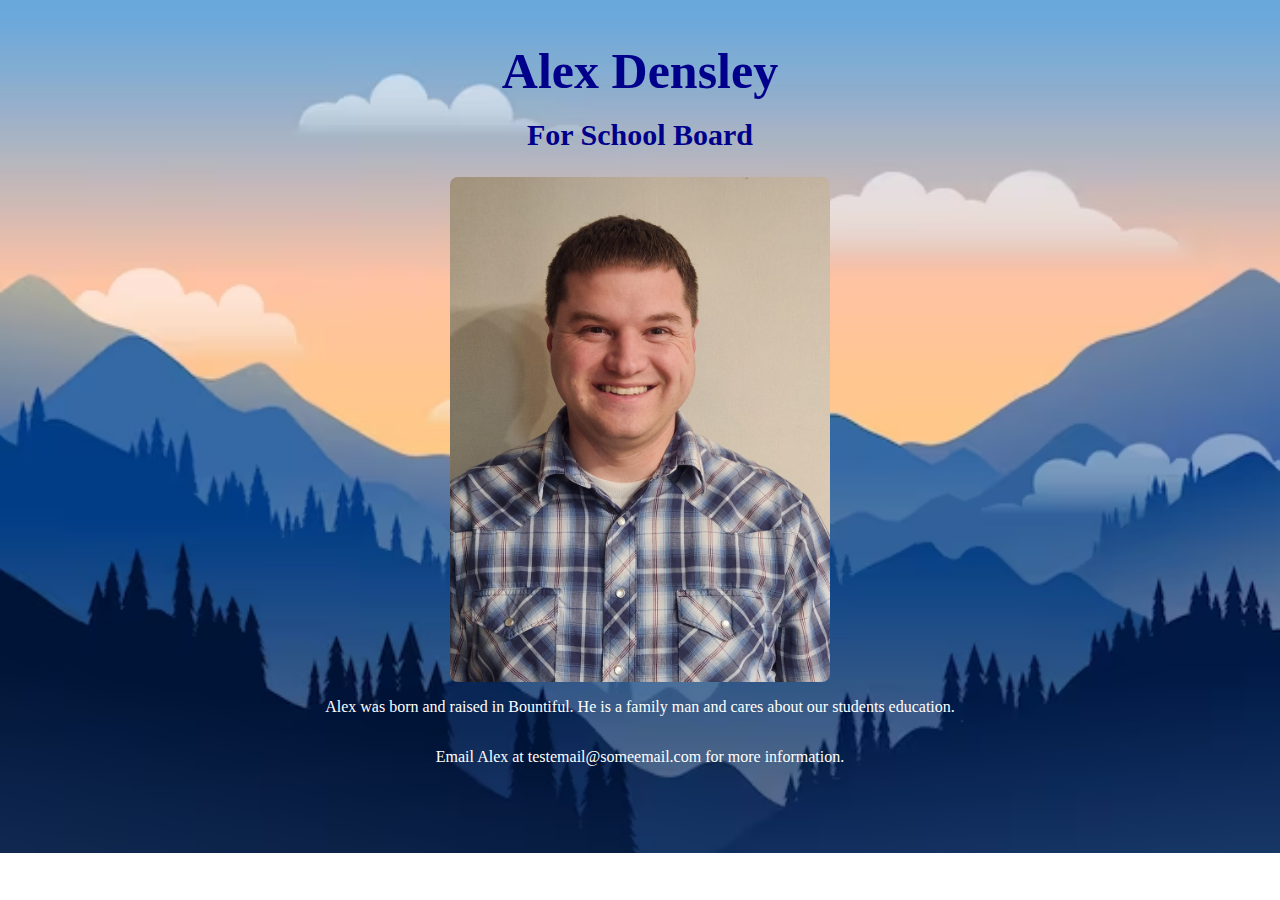
==== index.html @ 1e21bc72 "renaming file to index.html" ====
<!DOCTYPE html>
<html lang="en">
<head>
    <meta charset="UTF-8">
    <meta name="viewport" content="width=device-width, initial-scale=1.0">
    <title>Alex Densley Campaign</title>
    <link rel="stylesheet" type="text/css" href="styles.css">
</head>
<body 
    style=
        "background-image:url(./photos/gradient-mountain-landscape_23-2149162007.avif);
        background-repeat: no-repeat;
        background-size: cover;"    
    >
    <div class="headerDiv">
        <h1 class="nameHeader">Alex Densley</h1>
        <h2 class="subHeader">For School Board</h2>
    </div>
    <div class="pictureDiv">
        <img src="./photos/AlexPicture.jpg" class="photo"/>
        <p class="infoText">  
            Alex was born and raised in Bountiful.  He is a family man and cares about our students education.
        </p>
        <p class="infoText">
            Email Alex at testemail@someemail.com for more information.
        </p>
    </div>
    <div>

    </div>
</body>
</html>
---- styles.css ----
.headerDiv{
    display: flex;
    flex-direction: column;
}

.nameHeader{
    text-align: center;
    font-weight: bold;
    color: darkblue;
    font-size: 50px;
}

.subHeader{
    text-align: center;
    font-weight: bold;
    color: darkblue;
    font-size: 30px;
    margin-top: -15px;
}

.fillerText{
    text-align: center;
}

.infoText{
    text-align: center;
    color: white;
}

.pictureDiv{
    display: flex;
    flex-direction: column;
}

.photo{
    display: block;
    margin-left: auto;
    margin-right: auto;
    border-radius: 8px;
    width: 30%;
}
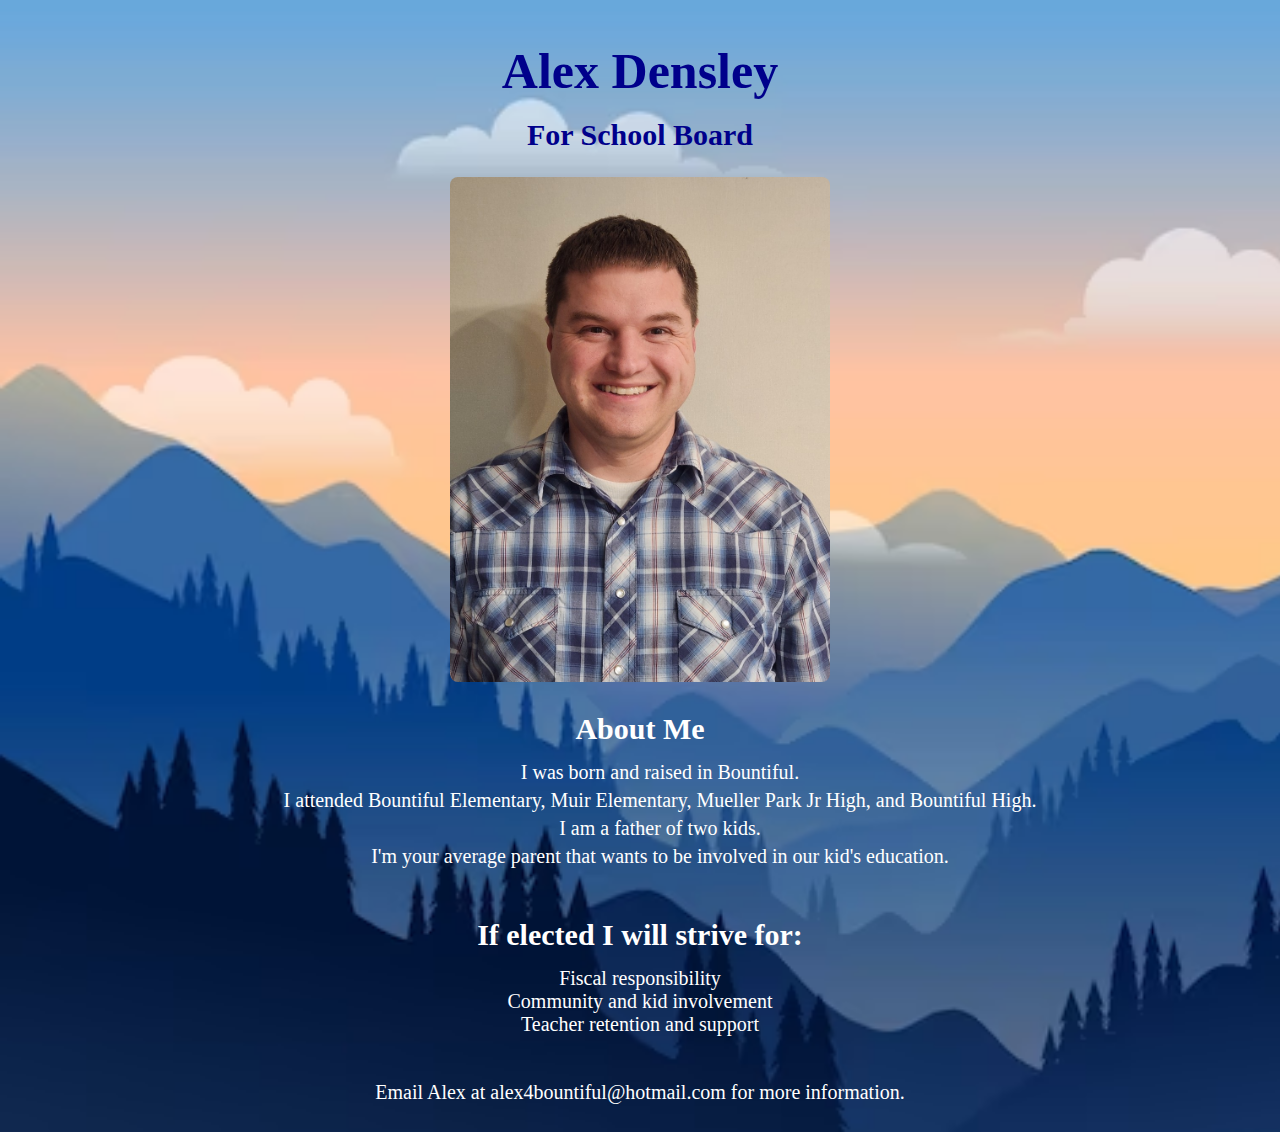
==== commit d2e94ad6: "Updating about me and if elected sections" ====
--- a/index.html
+++ b/index.html
@@ -18,11 +18,20 @@
     </div>
     <div class="pictureDiv">
         <img src="./photos/AlexPicture.jpg" class="photo"/>
-        <p class="infoText">  
-            Alex was born and raised in Bountiful.  He is a family man and cares about our students education.
+        <h3 class="aboutHeader">About Me</h3> 
+        <ul class="infoText">I was born and raised in Bountiful.</ul>
+        <ul class="infoText">I attended Bountiful Elementary, Muir Elementary, Mueller Park Jr High, and Bountiful High.</ul>
+        <ul class="infoText">I am a father of two kids.</ul>
+        <ul class="infoText">I'm your average parent that wants to be involved in our kid's education.</ul>
+        <h3 class="aboutHeader">If elected I will strive for:</h3>
+        <p class="electText">
+            Fiscal responsibility<br>
+            Community and kid involvement<br>
+            Teacher retention and support<br>
         </p>
-        <p class="infoText">
-            Email Alex at testemail@someemail.com for more information.
+
+        <p class="reachOutText">
+            Email Alex at alex4bountiful@hotmail.com for more information.
         </p>
     </div>
     <div>
--- a/styles.css
+++ b/styles.css
@@ -22,9 +22,25 @@
     text-align: center;
 }
 
+.aboutHeader{
+    text-align: center;
+    color:white;
+    font-size: 30px;
+    font-weight: bold;
+}
+
 .infoText{
     text-align: center;
     color: white;
+    font-size: 20px;
+    margin-top: -15px;
+}
+
+.electText{
+    text-align: center;
+    color: white;
+    font-size: 20px;
+    margin-top: -15px;
 }
 
 .pictureDiv{
@@ -38,4 +54,11 @@
     margin-right: auto;
     border-radius: 8px;
     width: 30%;
+}
+
+.reachOutText{
+    text-align: center;
+    color: white;
+    font-size: 20px;
+    margin-top: 25px;
 }